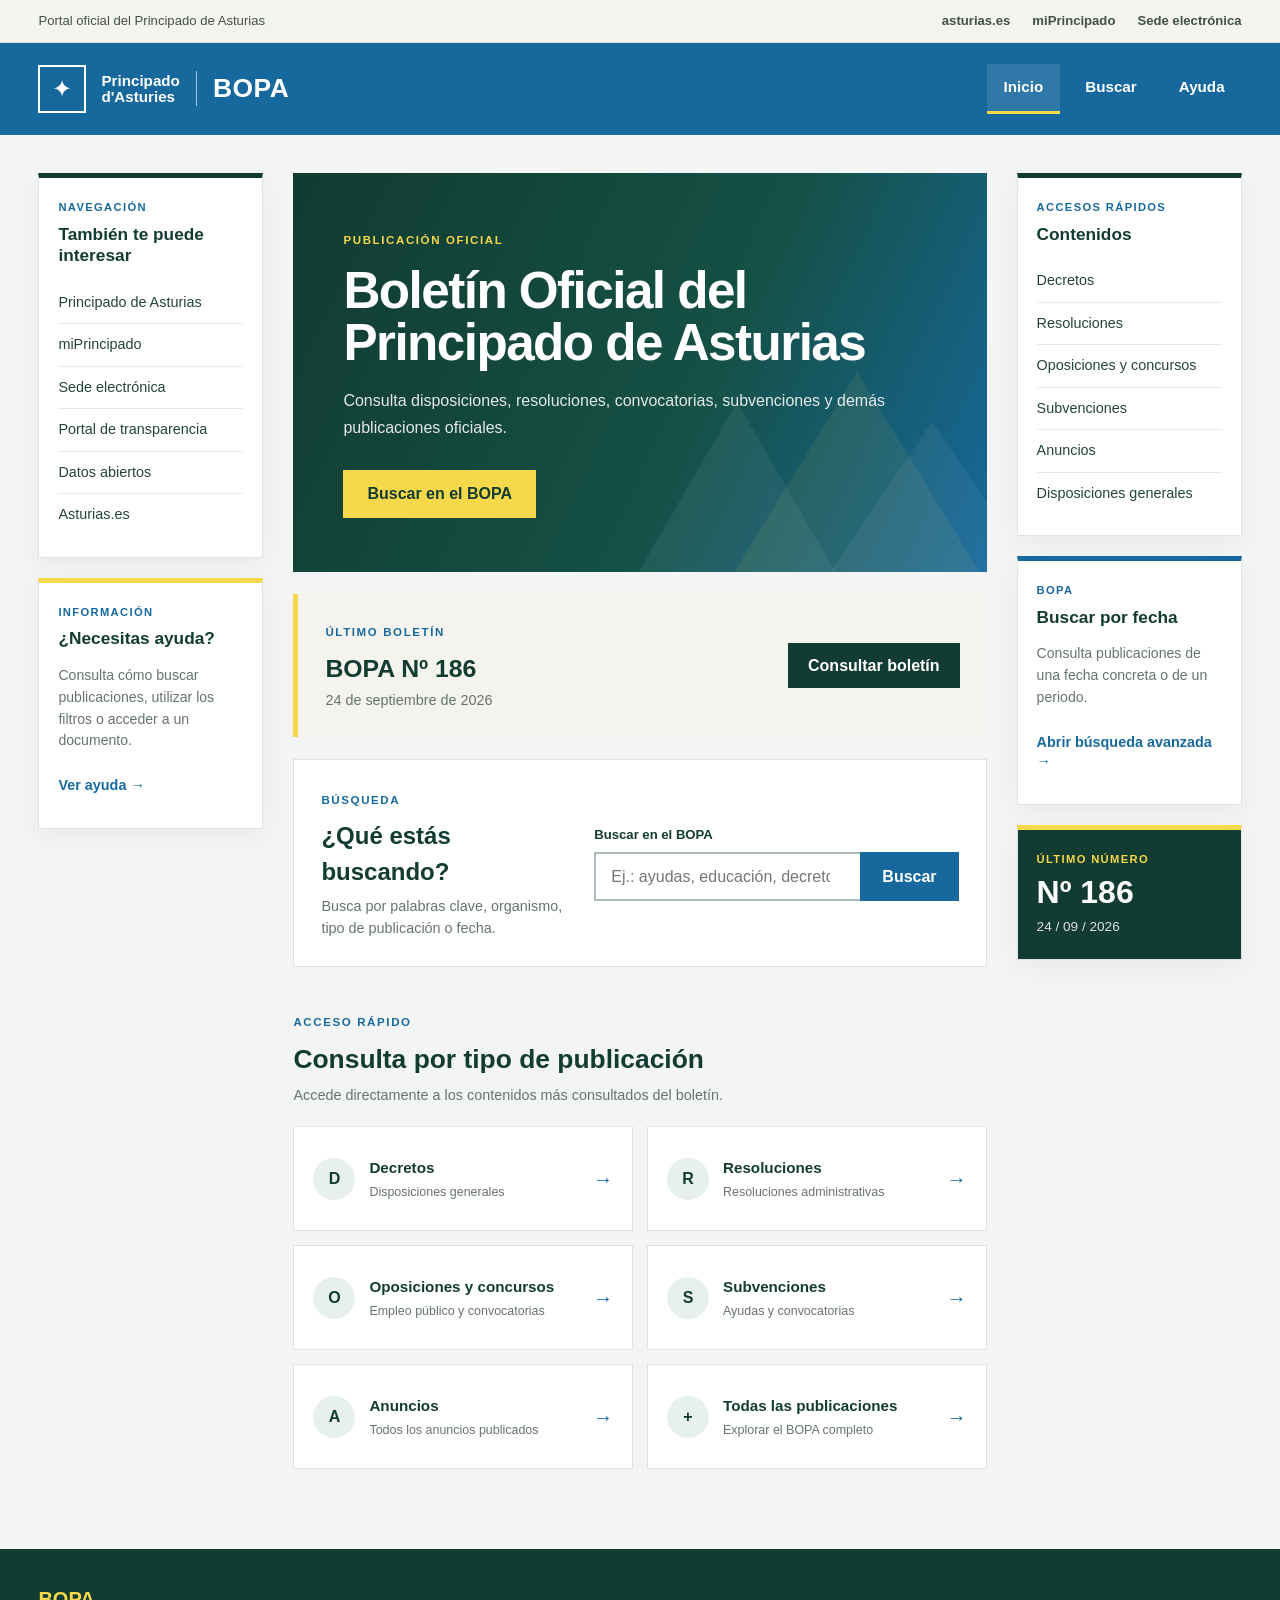
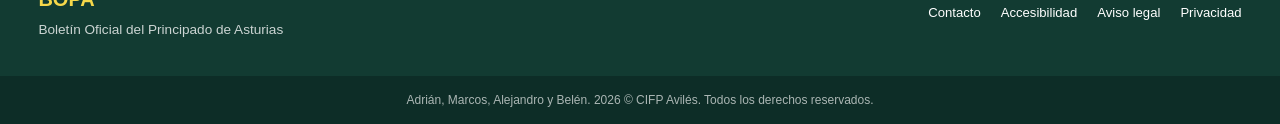
==== BOPA/index.html @ 535a7653 "BOPA Subida TAREA DE CLASE" ====
<!DOCTYPE html>
<html lang="es">
<head>
    <meta charset="UTF-8">
    <meta name="viewport" content="width=device-width, initial-scale=1.0">

    <title>BOPA | Boletín Oficial del Principado de Asturias</title>

    <link rel="stylesheet" href="css/estilos.css">
</head>

<body>

    <!-- =========================================
         CABECERA
    ========================================== -->

    <header class="cabecera">

        <div class="barra-superior">

            <div class="barra-superior-contenido">

                <span>
                    Portal oficial del Principado de Asturias
                </span>

                <nav class="enlaces-superiores">

                    <a href="#">asturias.es</a>
                    <a href="#">miPrincipado</a>
                    <a href="#">Sede electrónica</a>

                </nav>

            </div>

        </div>


        <div class="cabecera-principal">

            <div class="cabecera-contenido">

                <a href="index.html" class="marca">

                    <div class="escudo">
                        ✦
                    </div>

                    <div class="marca-texto">

                        <span class="marca-principado">
                            Principado
                            <br>
                            d'Asturies
                        </span>

                        <span class="separador"></span>

                        <span class="marca-bopa">
                            BOPA
                        </span>

                    </div>

                </a>


                <nav class="navegacion">

                    <a href="index.html" class="activo">
                        Inicio
                    </a>

                    <a href="buscador.html">
                        Buscar
                    </a>

                    <a href="#">
                        Ayuda
                    </a>

                </nav>

            </div>

        </div>

    </header>



    <!-- =========================================
         CONTENIDO PRINCIPAL
    ========================================== -->

    <main class="pagina-bopa">


        <!-- =====================================
             COLUMNA IZQUIERDA
        ====================================== -->

        <aside class="columna-lateral izquierda">

            <div class="bloque-lateral">

                <span class="titulo-lateral">
                    NAVEGACIÓN
                </span>

                <h2>
                    También te puede interesar
                </h2>


                <a href="#">
                    Principado de Asturias
                </a>

                <a href="#">
                    miPrincipado
                </a>

                <a href="#">
                    Sede electrónica
                </a>

                <a href="#">
                    Portal de transparencia
                </a>

                <a href="#">
                    Datos abiertos
                </a>

                <a href="#">
                    Asturias.es
                </a>

            </div>


            <div class="bloque-lateral bloque-ayuda">

                <span class="titulo-lateral">
                    INFORMACIÓN
                </span>

                <h2>
                    ¿Necesitas ayuda?
                </h2>

                <p>
                    Consulta cómo buscar publicaciones,
                    utilizar los filtros o acceder a un documento.
                </p>

                <a href="#" class="enlace-destacado">
                    Ver ayuda →
                </a>

            </div>

        </aside>



        <!-- =====================================
             CONTENIDO CENTRAL
        ====================================== -->

        <section class="contenido-principal">


            <!-- HERO -->

            <section class="hero-bopa">

                <div class="hero-contenido">

                    <span class="etiqueta">
                        PUBLICACIÓN OFICIAL
                    </span>

                    <h1>
                        Boletín Oficial del
                        Principado de Asturias
                    </h1>

                    <p>
                        Consulta disposiciones, resoluciones,
                        convocatorias, subvenciones y demás
                        publicaciones oficiales.
                    </p>

                    <a href="buscador.html" class="boton-principal">
                        Buscar en el BOPA
                    </a>

                </div>


                <div class="decoracion-hero">

                    <div class="montana montana-1"></div>
                    <div class="montana montana-2"></div>
                    <div class="montana montana-3"></div>

                </div>

            </section>



            <!-- ÚLTIMO BOLETÍN -->

            <section class="ultimo-bulletin">

                <div class="bulletin-info">

                    <span class="etiqueta etiqueta-verde">
                        ÚLTIMO BOLETÍN
                    </span>

                    <h2>
                        BOPA Nº 186
                    </h2>

                    <p>
                        24 de septiembre de 2026
                    </p>

                </div>


                <a href="buscador.html" class="boton-secundario">
                    Consultar boletín
                </a>

            </section>



            <!-- BUSCADOR DESTACADO -->

            <section class="buscador-destacado">

                <div>

                    <span class="etiqueta etiqueta-verde">
                        BÚSQUEDA
                    </span>

                    <h2>
                        ¿Qué estás buscando?
                    </h2>

                    <p>
                        Busca por palabras clave, organismo,
                        tipo de publicación o fecha.
                    </p>

                </div>


                <form class="buscador-formulario"
                      action="buscador.html"
                      method="get">

                    <label for="busqueda">
                        Buscar en el BOPA
                    </label>

                    <div class="campo-busqueda">

                        <input
                            type="search"
                            id="busqueda"
                            name="q"
                            placeholder="Ej.: ayudas, educación, decreto..."
                            autocomplete="off"
                        >

                        <button type="submit">
                            Buscar
                        </button>

                    </div>

                </form>

            </section>



            <!-- ACCESOS POR TIPO -->

            <section class="accesos-centro">

                <div class="titulo-seccion">

                    <span class="etiqueta etiqueta-verde">
                        ACCESO RÁPIDO
                    </span>

                    <h2>
                        Consulta por tipo de publicación
                    </h2>

                    <p>
                        Accede directamente a los contenidos
                        más consultados del boletín.
                    </p>

                </div>


                <div class="tarjetas-acceso">


                    <a href="buscador.html?tipo=decreto"
                       class="tarjeta-acceso">

                        <div class="icono-tarjeta">
                            D
                        </div>

                        <div>
                            <strong>
                                Decretos
                            </strong>

                            <span>
                                Disposiciones generales
                            </span>
                        </div>

                        <span class="flecha">
                            →
                        </span>

                    </a>



                    <a href="buscador.html?tipo=resolucion"
                       class="tarjeta-acceso">

                        <div class="icono-tarjeta">
                            R
                        </div>

                        <div>
                            <strong>
                                Resoluciones
                            </strong>

                            <span>
                                Resoluciones administrativas
                            </span>
                        </div>

                        <span class="flecha">
                            →
                        </span>

                    </a>



                    <a href="buscador.html?tipo=oposiciones"
                       class="tarjeta-acceso">

                        <div class="icono-tarjeta">
                            O
                        </div>

                        <div>
                            <strong>
                                Oposiciones y concursos
                            </strong>

                            <span>
                                Empleo público y convocatorias
                            </span>
                        </div>

                        <span class="flecha">
                            →
                        </span>

                    </a>



                    <a href="buscador.html?tipo=subvenciones"
                       class="tarjeta-acceso">

                        <div class="icono-tarjeta">
                            S
                        </div>

                        <div>
                            <strong>
                                Subvenciones
                            </strong>

                            <span>
                                Ayudas y convocatorias
                            </span>
                        </div>

                        <span class="flecha">
                            →
                        </span>

                    </a>



                    <a href="buscador.html"
                       class="tarjeta-acceso">

                        <div class="icono-tarjeta">
                            A
                        </div>

                        <div>
                            <strong>
                                Anuncios
                            </strong>

                            <span>
                                Todos los anuncios publicados
                            </span>
                        </div>

                        <span class="flecha">
                            →
                        </span>

                    </a>



                    <a href="buscador.html"
                       class="tarjeta-acceso">

                        <div class="icono-tarjeta">
                            +
                        </div>

                        <div>
                            <strong>
                                Todas las publicaciones
                            </strong>

                            <span>
                                Explorar el BOPA completo
                            </span>
                        </div>

                        <span class="flecha">
                            →
                        </span>

                    </a>

                </div>

            </section>

        </section>



        <!-- =====================================
             COLUMNA DERECHA
        ====================================== -->

        <aside class="columna-lateral derecha">


            <div class="bloque-lateral">

                <span class="titulo-lateral">
                    ACCESOS RÁPIDOS
                </span>

                <h2>
                    Contenidos
                </h2>


                <a href="buscador.html?tipo=decreto">
                    Decretos
                </a>

                <a href="buscador.html?tipo=resolucion">
                    Resoluciones
                </a>

                <a href="buscador.html?tipo=oposiciones">
                    Oposiciones y concursos
                </a>

                <a href="buscador.html?tipo=subvenciones">
                    Subvenciones
                </a>

                <a href="buscador.html">
                    Anuncios
                </a>

                <a href="buscador.html">
                    Disposiciones generales
                </a>

            </div>


            <div class="bloque-lateral bloque-destacado">

                <span class="titulo-lateral">
                    BOPA
                </span>

                <h2>
                    Buscar por fecha
                </h2>

                <p>
                    Consulta publicaciones de una fecha
                    concreta o de un periodo.
                </p>

                <a href="buscador.html" class="enlace-destacado">
                    Abrir búsqueda avanzada →
                </a>

            </div>


            <div class="bloque-lateral numero-bopa">

                <span class="titulo-lateral">
                    ÚLTIMO NÚMERO
                </span>

                <strong>
                    Nº 186
                </strong>

                <span>
                    24 / 09 / 2026
                </span>

            </div>

        </aside>


    </main>



    <!-- =========================================
         PIE DE PÁGINA
    ========================================== -->

    <footer class="pie-pagina">

        <div class="pie-contenido">

            <div class="pie-marca">

                <strong>
                    BOPA
                </strong>

                <span>
                    Boletín Oficial del Principado de Asturias
                </span>

            </div>


            <div class="pie-enlaces">

                <a href="#">
                    Contacto
                </a>

                <a href="#">
                    Accesibilidad
                </a>

                <a href="#">
                    Aviso legal
                </a>

                <a href="#">
                    Privacidad
                </a>

            </div>

        </div>


        <div class="pie-final">

            Adrián, Marcos, Alejandro y Belén. 2026 &copy; CIFP Avilés. Todos los derechos reservados.

        </div>

    </footer>


</body>
</html>
---- BOPA/css/estilos.css ----
/* =========================================
   CONFIGURACIÓN GENERAL
========================================= */

* {
    box-sizing: border-box;
    margin: 0;
    padding: 0;
}

html {
    scroll-behavior: smooth;
}

body {
    font-family: Arial, Helvetica, sans-serif;
    background: #f3f5f4;
    color: #172522;
    line-height: 1.5;
}

a {
    color: inherit;
}

button,
input {
    font: inherit;
}



/* =========================================
   COLORES
========================================= */

/*
   Verde institucional:
   #123b32

   Azul asturiano:
   #17699d

   Azul oscuro:
   #0d4668

   Amarillo:
   #f6d84a

   Crema:
   #f5f3ed

   Gris:
   #66736f
*/



/* =========================================
   CABECERA
========================================= */

.cabecera {
    width: 100%;
    background: white;
}


/* Barra superior */

.barra-superior {
    background: #f5f3ed;
    border-bottom: 1px solid #e2e5e3;
}

.barra-superior-contenido {
    width: min(1500px, 94%);
    margin: 0 auto;

    min-height: 42px;

    display: flex;
    align-items: center;
    justify-content: space-between;

    gap: 20px;

    font-size: 0.82rem;
    color: #42504c;
}

.enlaces-superiores {
    display: flex;
    align-items: center;
    gap: 22px;
}

.enlaces-superiores a {
    text-decoration: none;
    font-weight: 600;
}

.enlaces-superiores a:hover {
    text-decoration: underline;
}



/* Cabecera principal */

.cabecera-principal {
    background: #17699d;
    color: white;
}

.cabecera-contenido {
    width: min(1500px, 94%);
    min-height: 92px;

    margin: 0 auto;

    display: flex;
    align-items: center;
    justify-content: space-between;

    gap: 30px;
}


/* Marca */

.marca {
    display: flex;
    align-items: center;
    gap: 15px;

    color: white;
    text-decoration: none;
}

.escudo {
    width: 48px;
    height: 48px;

    border: 2px solid white;

    display: flex;
    align-items: center;
    justify-content: center;

    font-size: 1.5rem;
}

.marca-texto {
    display: flex;
    align-items: center;
    gap: 16px;
}

.marca-principado {
    font-size: 0.95rem;
    line-height: 1.05;
    font-weight: 700;
}

.separador {
    width: 1px;
    height: 35px;
    background: rgba(255, 255, 255, 0.6);
}

.marca-bopa {
    font-size: 1.65rem;
    font-weight: 700;
    letter-spacing: 0.02em;
}


/* Navegación */

.navegacion {
    display: flex;
    align-items: center;
    gap: 8px;
}

.navegacion a {
    color: white;
    text-decoration: none;

    padding: 12px 17px;

    font-size: 0.95rem;
    font-weight: 600;

    border-bottom: 3px solid transparent;

    transition: 0.2s ease;
}

.navegacion a:hover,
.navegacion a.activo {
    background: rgba(255, 255, 255, 0.1);
    border-bottom-color: #f6d84a;
}



/* =========================================
   ESTRUCTURA DE TRES COLUMNAS
========================================= */

.pagina-bopa {
    width: min(1500px, 94%);

    margin: 0 auto;

    display: grid;

    grid-template-columns:
        225px
        minmax(500px, 1fr)
        225px;

    gap: 30px;

    align-items: start;

    padding: 38px 0 70px;
}


/* =========================================
   COLUMNAS LATERALES
========================================= */

.columna-lateral {
    position: sticky;
    top: 25px;

    display: flex;
    flex-direction: column;
    gap: 20px;
}


.bloque-lateral {
    background: white;

    border: 1px solid #dde4e1;
    border-top: 5px solid #123b32;

    padding: 21px 19px;

    box-shadow:
        0 7px 22px rgba(18, 59, 50, 0.05);
}


.titulo-lateral {
    display: block;

    margin-bottom: 8px;

    color: #17699d;

    font-size: 0.7rem;
    font-weight: 800;

    letter-spacing: 0.12em;
}


.bloque-lateral h2 {
    color: #123b32;

    font-size: 1.08rem;
    line-height: 1.25;

    margin-bottom: 15px;
}


.bloque-lateral a {
    display: block;

    padding: 11px 0;

    color: #24443c;

    border-bottom: 1px solid #e6ebe9;

    text-decoration: none;

    font-size: 0.9rem;
    line-height: 1.35;

    transition: 0.2s ease;
}


.bloque-lateral a:last-child {
    border-bottom: none;
}


.bloque-lateral a:hover {
    color: #17699d;
    padding-left: 5px;
}


.bloque-lateral p {
    color: #66736f;

    font-size: 0.88rem;
    line-height: 1.55;

    margin-bottom: 13px;
}


.enlace-destacado {
    color: #17699d !important;

    font-weight: 700;

    border-bottom: none !important;
}


.bloque-ayuda {
    border-top-color: #f6d84a;
}


.bloque-destacado {
    border-top-color: #17699d;
}


.numero-bopa {
    background: #123b32;
    color: white;

    border-top: 5px solid #f6d84a;
}


.numero-bopa .titulo-lateral {
    color: #f6d84a;
}


.numero-bopa strong {
    display: block;

    font-size: 2rem;
    line-height: 1;

    margin-bottom: 6px;
}


.numero-bopa span:last-child {
    font-size: 0.85rem;
    opacity: 0.85;
}



/* =========================================
   CONTENIDO CENTRAL
========================================= */

.contenido-principal {
    min-width: 0;
}



/* =========================================
   HERO
========================================= */

.hero-bopa {
    position: relative;

    min-height: 355px;

    padding: 54px 50px;

    display: flex;
    align-items: center;

    overflow: hidden;

    background:
        linear-gradient(
            115deg,
            #123b32 0%,
            #155044 57%,
            #17699d 100%
        );

    color: white;
}


.hero-contenido {
    position: relative;
    z-index: 2;

    max-width: 650px;
}


.etiqueta {
    display: inline-block;

    color: #f6d84a;

    font-size: 0.72rem;
    font-weight: 800;

    letter-spacing: 0.14em;
}


.etiqueta-verde {
    color: #17699d;
}


.hero-bopa h1 {
    max-width: 650px;

    margin: 14px 0 19px;

    font-size: clamp(2.2rem, 4vw, 3.7rem);
    line-height: 1.02;
    letter-spacing: -0.03em;
}


.hero-bopa p {
    max-width: 610px;

    margin-bottom: 29px;

    color: rgba(255, 255, 255, 0.88);

    font-size: 1rem;
    line-height: 1.65;
}



/* Decoración */

.decoracion-hero {
    position: absolute;

    right: -30px;
    bottom: -20px;

    width: 390px;
    height: 260px;

    opacity: 0.75;
}


.montana {
    position: absolute;

    bottom: 0;

    border-style: solid;
    border-width: 0 110px 190px 110px;
    border-color: transparent transparent rgba(255, 255, 255, 0.08) transparent;
}


.montana-1 {
    left: 0;
}


.montana-2 {
    left: 95px;

    border-width: 0 135px 220px 135px;
    border-bottom-color: rgba(246, 216, 74, 0.1);
}


.montana-3 {
    left: 190px;

    border-width: 0 115px 170px 115px;
    border-bottom-color: rgba(255, 255, 255, 0.07);
}



/* =========================================
   BOTONES
========================================= */

.boton-principal {
    display: inline-flex;
    align-items: center;
    justify-content: center;

    min-height: 48px;

    padding: 0 22px;

    background: #f6d84a;
    color: #123b32;

    text-decoration: none;

    font-weight: 800;

    border: 2px solid #f6d84a;

    transition: 0.2s ease;
}


.boton-principal:hover {
    background: white;
    border-color: white;
}


.boton-secundario {
    display: inline-flex;
    align-items: center;
    justify-content: center;

    min-height: 45px;

    padding: 0 20px;

    background: #123b32;
    color: white;

    text-decoration: none;

    font-weight: 700;

    white-space: nowrap;

    transition: 0.2s ease;
}


.boton-secundario:hover {
    background: #17699d;
}



/* =========================================
   ÚLTIMO BOLETÍN
========================================= */

.ultimo-bulletin {
    margin-top: 22px;

    padding: 25px 27px;

    background: #f5f3ed;

    border-left: 5px solid #f6d84a;

    display: flex;
    align-items: center;
    justify-content: space-between;

    gap: 25px;
}


.bulletin-info h2 {
    margin: 7px 0 3px;

    color: #123b32;

    font-size: 1.55rem;
}


.bulletin-info p {
    color: #66736f;

    font-size: 0.9rem;
}



/* =========================================
   BUSCADOR DESTACADO
========================================= */

.buscador-destacado {
    margin-top: 22px;

    padding: 27px;

    background: white;

    border: 1px solid #dde4e1;

    display: grid;

    grid-template-columns: 0.8fr 1.2fr;

    gap: 30px;

    align-items: center;
}


.buscador-destacado h2 {
    color: #123b32;

    margin: 7px 0 6px;

    font-size: 1.5rem;
}


.buscador-destacado p {
    color: #66736f;

    font-size: 0.9rem;
}


.buscador-formulario label {
    display: block;

    margin-bottom: 8px;

    color: #123b32;

    font-size: 0.82rem;
    font-weight: 700;
}


.campo-busqueda {
    display: flex;

    width: 100%;
}


.campo-busqueda input {
    flex: 1;

    min-width: 0;

    height: 49px;

    padding: 0 15px;

    border: 2px solid #aebbb7;
    border-right: none;

    color: #172522;

    outline: none;
}


.campo-busqueda input:focus {
    border-color: #17699d;
}


.campo-busqueda button {
    height: 49px;

    padding: 0 22px;

    border: none;

    background: #17699d;
    color: white;

    font-weight: 700;

    cursor: pointer;

    transition: 0.2s ease;
}


.campo-busqueda button:hover {
    background: #123b32;
}



/* =========================================
   ACCESOS CENTRALES
========================================= */

.accesos-centro {
    margin-top: 42px;
}


.titulo-seccion {
    margin-bottom: 20px;
}


.titulo-seccion h2 {
    color: #123b32;

    margin: 7px 0 5px;

    font-size: 1.65rem;
}


.titulo-seccion p {
    color: #66736f;

    font-size: 0.9rem;
}


.tarjetas-acceso {
    display: grid;

    grid-template-columns: repeat(2, minmax(0, 1fr));

    gap: 14px;
}


.tarjeta-acceso {
    min-height: 105px;

    padding: 19px;

    background: white;

    border: 1px solid #dde4e1;

    display: grid;

    grid-template-columns: 42px 1fr 20px;

    align-items: center;

    gap: 14px;

    text-decoration: none;

    transition:
        transform 0.2s ease,
        box-shadow 0.2s ease,
        border-color 0.2s ease;
}


.tarjeta-acceso:hover {
    transform: translateY(-3px);

    border-color: #17699d;

    box-shadow:
        0 9px 25px rgba(18, 59, 50, 0.08);
}


.icono-tarjeta {
    width: 42px;
    height: 42px;

    display: flex;
    align-items: center;
    justify-content: center;

    background: #e8f0ee;

    color: #123b32;

    font-weight: 800;

    border-radius: 50%;
}


.tarjeta-acceso strong {
    display: block;

    color: #123b32;

    margin-bottom: 4px;

    font-size: 0.95rem;
}


.tarjeta-acceso span:not(.flecha) {
    display: block;

    color: #66736f;

    font-size: 0.78rem;
    line-height: 1.4;
}


.tarjeta-acceso .flecha {
    color: #17699d;

    font-size: 1.25rem;

    font-weight: 700;
}



/* =========================================
   PIE DE PÁGINA
========================================= */

.pie-pagina {
    background: #123b32;
    color: white;

    margin-top: 10px;
}


.pie-contenido {
    width: min(1500px, 94%);

    margin: 0 auto;

    padding: 35px 0;

    display: flex;
    justify-content: space-between;
    align-items: center;

    gap: 30px;
}


.pie-marca strong {
    display: block;

    margin-bottom: 3px;

    color: #f6d84a;

    font-size: 1.25rem;
}


.pie-marca span {
    color: rgba(255, 255, 255, 0.78);

    font-size: 0.85rem;
}


.pie-enlaces {
    display: flex;

    flex-wrap: wrap;

    gap: 20px;
}


.pie-enlaces a {
    color: white;

    font-size: 0.82rem;

    text-decoration: none;
}


.pie-enlaces a:hover {
    text-decoration: underline;
}


.pie-final {
    padding: 15px 5%;

    background: #0d2d27;

    color: rgba(255, 255, 255, 0.65);

    text-align: center;

    font-size: 0.75rem;
}



/* =========================================
   TABLET
========================================= */

@media (max-width: 1150px) {

    .pagina-bopa {
        grid-template-columns:
            190px
            minmax(0, 1fr)
            190px;

        gap: 20px;
    }

    .hero-bopa {
        padding: 45px 38px;
    }

    .hero-bopa h1 {
        font-size: 2.6rem;
    }

    .decoracion-hero {
        opacity: 0.45;
        right: -100px;
    }

}



/* =========================================
   TABLET PEQUEÑA
========================================= */

@media (max-width: 900px) {

    .pagina-bopa {
        grid-template-columns: 1fr;
    }


    .columna-lateral {
        position: static;
    }


    .contenido-principal {
        order: 1;
    }


    .izquierda {
        order: 2;
    }


    .derecha {
        order: 3;
    }


    .izquierda,
    .derecha {
        display: grid;

        grid-template-columns: repeat(2, minmax(0, 1fr));

        align-items: start;
    }


    .hero-bopa {
        min-height: 320px;
    }


    .buscador-destacado {
        grid-template-columns: 1fr;
    }

}



/* =========================================
   MÓVIL
========================================= */

@media (max-width: 650px) {

    .barra-superior-contenido {
        min-height: 38px;

        justify-content: center;

        font-size: 0.72rem;
    }


    .enlaces-superiores {
        display: none;
    }


    .cabecera-contenido {
        min-height: 80px;
    }


    .escudo {
        width: 40px;
        height: 40px;
    }


    .marca-principado {
        display: none;
    }


    .separador {
        display: none;
    }


    .marca-bopa {
        font-size: 1.45rem;
    }


    .navegacion a {
        padding: 9px 8px;

        font-size: 0.78rem;
    }


    .pagina-bopa {
        width: 92%;

        padding-top: 20px;
        padding-bottom: 45px;
    }


    .hero-bopa {
        min-height: 350px;

        padding: 35px 25px;
    }


    .hero-bopa h1 {
        font-size: 2.2rem;
    }


    .hero-bopa p {
        font-size: 0.92rem;
    }


    .decoracion-hero {
        right: -170px;
        bottom: -30px;
    }


    .ultimo-bulletin {
        align-items: flex-start;

        flex-direction: column;

        padding: 22px;
    }


    .boton-secundario {
        width: 100%;
    }


    .buscador-destacado {
        padding: 22px;
    }


    .campo-busqueda {
        flex-direction: column;
        gap: 8px;
    }


    .campo-busqueda input {
        width: 100%;

        border-right: 2px solid #aebbb7;
    }


    .campo-busqueda button {
        width: 100%;
    }


    .tarjetas-acceso {
        grid-template-columns: 1fr;
    }


    .izquierda,
    .derecha {
        display: flex;

        flex-direction: column;
    }


    .pie-contenido {
        flex-direction: column;

        align-items: flex-start;
    }


    .pie-enlaces {
        gap: 12px;
    }

}



/* =========================================
   ACCESIBILIDAD / REDUCCIÓN DE MOVIMIENTO
========================================= */

@media (prefers-reduced-motion: reduce) {

    html {
        scroll-behavior: auto;
    }

    *,
    *::before,
    *::after {
        transition: none !important;
    }

}

/* =========================================
   BUSCADOR BOPA
========================================= */

.pagina-buscador {
    align-items: start;
}


/* =========================================
   CABECERA DEL BUSCADOR
========================================= */

.cabecera-buscador {
    margin-bottom: 25px;
}

.cabecera-buscador h1 {
    color: #123b32;

    margin: 8px 0 8px;

    font-size: clamp(2rem, 4vw, 3rem);

    line-height: 1.05;

    letter-spacing: -0.025em;
}

.cabecera-buscador p {
    max-width: 700px;

    color: #66736f;

    font-size: 0.98rem;
}


/* =========================================
   PANEL DE BÚSQUEDA
========================================= */

.panel-busqueda {
    position: relative;

    background: white;

    border: 1px solid #dde4e1;

    padding: 27px;

    margin-bottom: 25px;

    box-shadow:
        0 7px 25px rgba(18, 59, 50, 0.04);
}

.panel-busqueda form {
    position: relative;
}

.panel-busqueda label {
    display: block;

    color: #123b32;

    font-weight: 700;

    margin-bottom: 9px;
}

.busqueda-principal {
    display: flex;

    width: 100%;
}

.input-con-icono {
    position: relative;

    flex: 1;
}

.icono-busqueda {
    position: absolute;

    left: 16px;
    top: 50%;

    transform: translateY(-50%);

    color: #66736f;

    font-size: 1.35rem;

    pointer-events: none;
}

.input-con-icono input {
    width: 100%;

    height: 55px;

    padding: 0 18px 0 48px;

    border: 2px solid #aebbb7;
    border-right: none;

    outline: none;

    color: #172522;

    background: white;
}

.input-con-icono input:focus {
    border-color: #17699d;
}

.boton-buscar {
    min-width: 120px;

    height: 55px;

    padding: 0 25px;

    border: none;

    background: #17699d;

    color: white;

    font-weight: 700;

    cursor: pointer;

    transition: 0.2s ease;
}

.boton-buscar:hover {
    background: #123b32;
}


/* =========================================
   SUGERENCIAS
========================================= */

.sugerencias {
    position: absolute;

    z-index: 20;

    top: 91px;
    left: 0;
    right: 120px;

    background: white;

    border: 1px solid #cbd5d1;

    box-shadow:
        0 10px 25px rgba(0, 0, 0, 0.1);
}

.sugerencia {
    width: 100%;

    display: flex;

    align-items: center;

    gap: 10px;

    padding: 13px 16px;

    border: none;
    border-bottom: 1px solid #edf0ef;

    background: white;

    text-align: left;

    color: #24443c;

    cursor: pointer;
}

.sugerencia:last-child {
    border-bottom: none;
}

.sugerencia:hover {
    background: #f2f6f5;
}

.sugerencia-icono {
    color: #17699d;

    font-weight: 700;
}


/* =========================================
   EJEMPLOS DE BÚSQUEDA
========================================= */

.ejemplos-busqueda {
    display: flex;

    align-items: center;

    flex-wrap: wrap;

    gap: 8px;

    margin-top: 14px;

    font-size: 0.78rem;

    color: #66736f;
}

.ejemplos-busqueda button {
    border: none;

    padding: 5px 9px;

    background: #edf3f1;

    color: #17699d;

    border-radius: 3px;

    cursor: pointer;

    font-size: 0.76rem;

    font-weight: 600;
}

.ejemplos-busqueda button:hover {
    background: #dce9e5;
}


/* =========================================
   ZONA RESULTADOS
========================================= */

.zona-resultados {
    display: grid;

    grid-template-columns: 230px minmax(0, 1fr);

    gap: 22px;

    align-items: start;
}


/* =========================================
   FILTROS
========================================= */

.filtros {
    background: white;

    border: 1px solid #dde4e1;

    padding: 20px;

    position: sticky;

    top: 25px;
}

.filtros-cabecera {
    display: flex;

    align-items: flex-start;

    justify-content: space-between;

    gap: 10px;

    padding-bottom: 17px;

    border-bottom: 1px solid #e3e8e6;
}

.filtros-cabecera h2 {
    color: #123b32;

    font-size: 1.15rem;

    margin-top: 5px;
}

.boton-limpiar {
    padding: 4px 0;

    border: none;

    background: transparent;

    color: #17699d;

    font-size: 0.76rem;

    font-weight: 700;

    cursor: pointer;
}

.boton-limpiar:hover {
    text-decoration: underline;
}


/* Grupos */

.grupo-filtro {
    padding: 19px 0;

    border-bottom: 1px solid #e3e8e6;
}

.grupo-filtro:last-child {
    border-bottom: none;
}

.grupo-filtro h3 {
    color: #24443c;

    font-size: 0.86rem;

    margin-bottom: 12px;
}


/* Checkbox */

.checkbox-filtro {
    display: grid;

    grid-template-columns: 17px minmax(0, 1fr) auto;

    align-items: center;

    gap: 8px;

    padding: 7px 0;

    cursor: pointer;

    font-size: 0.8rem;

    color: #4c5c57;
}

.checkbox-filtro input {
    width: 15px;
    height: 15px;

    accent-color: #17699d;

    cursor: pointer;
}

.checkbox-filtro small {
    color: #8a9692;

    font-size: 0.7rem;
}


/* Fechas */

.campo-fecha {
    display: block;

    margin-bottom: 10px;
}

.campo-fecha:last-child {
    margin-bottom: 0;
}

.campo-fecha span {
    display: block;

    color: #66736f;

    font-size: 0.72rem;

    margin-bottom: 4px;
}

.campo-fecha input {
    width: 100%;

    height: 37px;

    padding: 0 8px;

    border: 1px solid #bdc8c4;

    color: #34453f;

    background: white;

    outline: none;

    font-size: 0.76rem;
}

.campo-fecha input:focus {
    border-color: #17699d;
}


/* Número BOPA */

.input-filtro {
    width: 100%;

    height: 38px;

    padding: 0 10px;

    border: 1px solid #bdc8c4;

    outline: none;

    font-size: 0.8rem;
}

.input-filtro:focus {
    border-color: #17699d;
}


/* =========================================
   CABECERA RESULTADOS
========================================= */

.resultados {
    min-width: 0;
}

.resultados-cabecera {
    display: flex;

    justify-content: space-between;

    align-items: flex-end;

    gap: 20px;

    margin-bottom: 16px;
}

.contador-resultados {
    color: #123b32;

    font-size: 1.1rem;

    font-weight: 800;
}

.resultados-cabecera p {
    color: #66736f;

    font-size: 0.78rem;

    margin-top: 2px;
}

.ordenar {
    display: flex;

    align-items: center;

    gap: 8px;

    white-space: nowrap;
}

.ordenar label {
    color: #66736f;

    font-size: 0.76rem;
}

.ordenar select {
    height: 36px;

    padding: 0 9px;

    border: 1px solid #bdc8c4;

    background: white;

    color: #34453f;

    outline: none;

    font-size: 0.78rem;
}


/* =========================================
   TARJETAS DE RESULTADOS
========================================= */

.lista-resultados {
    display: flex;

    flex-direction: column;

    gap: 13px;
}

.resultado {
    background: white;

    border: 1px solid #dde4e1;

    padding: 20px 22px;

    transition:
        border-color 0.2s ease,
        box-shadow 0.2s ease,
        transform 0.2s ease;
}

.resultado:hover {
    border-color: #17699d;

    box-shadow:
        0 8px 22px rgba(18, 59, 50, 0.07);
}

.resultado-superior {
    display: flex;

    justify-content: space-between;

    align-items: flex-start;

    gap: 15px;

    margin-bottom: 8px;
}

.resultado-meta {
    display: flex;

    align-items: center;

    flex-wrap: wrap;

    gap: 8px;
}

.etiqueta-resultado {
    display: inline-flex;

    align-items: center;

    padding: 4px 8px;

    background: #e8f0ee;

    color: #123b32;

    font-size: 0.68rem;

    font-weight: 800;

    text-transform: uppercase;

    letter-spacing: 0.05em;
}

.fecha-resultado {
    color: #7a8883;

    font-size: 0.72rem;
}

.resultado h2 {
    color: #123b32;

    font-size: 1.08rem;

    line-height: 1.35;

    margin-bottom: 8px;
}

.resultado h2 mark {
    background: #fff0a6;

    color: inherit;

    padding: 1px 2px;
}

.resultado-descripcion {
    color: #5c6a65;

    font-size: 0.84rem;

    line-height: 1.55;

    margin-bottom: 13px;
}

.resultado-descripcion mark {
    background: #fff0a6;

    color: inherit;
}

.resultado-inferior {
    display: flex;

    align-items: center;

    justify-content: space-between;

    gap: 15px;

    padding-top: 13px;

    border-top: 1px solid #edf0ef;
}

.resultado-datos {
    display: flex;

    flex-wrap: wrap;

    gap: 14px;

    color: #71807a;

    font-size: 0.72rem;
}

.resultado-dato strong {
    color: #42534c;
}

.resultado-acciones {
    display: flex;

    align-items: center;

    gap: 8px;
}

.boton-preview {
    min-height: 35px;

    padding: 0 12px;

    border: 1px solid #bdc8c4;

    background: white;

    color: #17699d;

    font-size: 0.74rem;

    font-weight: 700;

    cursor: pointer;
}

.boton-preview:hover {
    background: #f0f5f3;
}

.boton-documento {
    display: inline-flex;

    align-items: center;

    justify-content: center;

    min-height: 35px;

    padding: 0 13px;

    background: #123b32;

    color: white;

    text-decoration: none;

    font-size: 0.74rem;

    font-weight: 700;
}

.boton-documento:hover {
    background: #17699d;
}


/* =========================================
   SIN RESULTADOS
========================================= */

.sin-resultados {
    padding: 55px 25px;

    background: white;

    border: 1px solid #dde4e1;

    text-align: center;
}

.icono-sin-resultados {
    width: 45px;
    height: 45px;

    margin: 0 auto 14px;

    display: flex;

    align-items: center;
    justify-content: center;

    background: #edf3f1;

    border-radius: 50%;

    color: #17699d;

    font-weight: 800;
}

.sin-resultados h2 {
    color: #123b32;

    font-size: 1.25rem;

    margin-bottom: 7px;
}

.sin-resultados p {
    color: #66736f;

    font-size: 0.85rem;

    margin-bottom: 18px;
}


/* =========================================
   HISTORIAL
========================================= */

.historial-busquedas {
    display: flex;

    flex-direction: column;

    gap: 8px;
}

.historial-busquedas span {
    color: #899590;

    font-size: 0.76rem;
}

.historial-item {
    padding: 8px 9px;

    background: #f1f5f3;

    color: #42534c;

    font-size: 0.76rem;

    border-left: 3px solid #17699d;
}


/* =========================================
   MODAL PREVIEW
========================================= */

.modal-preview {
    position: fixed;

    inset: 0;

    z-index: 100;

    display: flex;

    align-items: center;

    justify-content: center;

    padding: 25px;
}

.modal-preview[hidden] {
    display: none;
}

.modal-fondo {
    position: absolute;

    inset: 0;

    background: rgba(8, 27, 23, 0.72);
}

.modal-contenido {
    position: relative;

    z-index: 2;

    width: min(760px, 100%);

    max-height: 85vh;

    overflow-y: auto;

    padding: 32px;

    background: white;

    box-shadow:
        0 20px 60px rgba(0, 0, 0, 0.25);
}

.cerrar-modal {
    position: absolute;

    top: 12px;
    right: 15px;

    width: 35px;
    height: 35px;

    border: none;

    background: transparent;

    color: #42534c;

    font-size: 1.8rem;

    cursor: pointer;

    line-height: 1;
}

.cerrar-modal:hover {
    color: #17699d;
}

#preview-contenido {
    margin-top: 15px;
}

#preview-contenido h2 {
    color: #123b32;

    font-size: 1.5rem;

    line-height: 1.3;

    margin: 8px 0 13px;
}

#preview-contenido p {
    color: #5c6a65;

    font-size: 0.9rem;

    line-height: 1.65;

    margin-bottom: 13px;
}

.preview-datos {
    display: grid;

    grid-template-columns: repeat(2, 1fr);

    gap: 10px;

    margin: 20px 0;
}

.preview-dato {
    padding: 13px;

    background: #f3f6f5;
}

.preview-dato span {
    display: block;

    color: #7a8883;

    font-size: 0.7rem;

    margin-bottom: 3px;
}

.preview-dato strong {
    color: #34453f;

    font-size: 0.82rem;
}


/* =========================================
   RESPONSIVE BUSCADOR
========================================= */

@media (max-width: 1100px) {

    .zona-resultados {
        grid-template-columns: 205px minmax(0, 1fr);
    }

}


@media (max-width: 900px) {

    .zona-resultados {
        grid-template-columns: 1fr;
    }

    .filtros {
        position: static;
    }

    .filtros-cabecera {
        align-items: center;
    }

    .grupo-filtro {
        display: inline-block;

        vertical-align: top;

        width: 49%;

        padding-right: 15px;

        border-bottom: none;
    }

    .resultados-cabecera {
        align-items: flex-start;
    }

}


@media (max-width: 650px) {

    .cabecera-buscador h1 {
        font-size: 2rem;
    }

    .panel-busqueda {
        padding: 20px;
    }

    .busqueda-principal {
        flex-direction: column;

        gap: 8px;
    }

    .input-con-icono input {
        border-right: 2px solid #aebbb7;
    }

    .boton-buscar {
        width: 100%;
    }

    .sugerencias {
        top: 147px;
        right: 0;
    }

    .ejemplos-busqueda {
        align-items: flex-start;

        flex-direction: column;
    }

    .grupo-filtro {
        display: block;

        width: 100%;

        padding-right: 0;

        border-bottom: 1px solid #e3e8e6;
    }

    .resultados-cabecera {
        flex-direction: column;

        align-items: flex-start;
    }

    .ordenar {
        width: 100%;

        justify-content: space-between;
    }

    .ordenar select {
        flex: 1;
    }

    .resultado {
        padding: 17px;
    }

    .resultado-superior {
        flex-direction: column;
    }

    .resultado-inferior {
        align-items: flex-start;

        flex-direction: column;
    }

    .resultado-acciones {
        width: 100%;
    }

    .boton-preview,
    .boton-documento {
        flex: 1;
    }

    .preview-datos {
        grid-template-columns: 1fr;
    }

    .modal-contenido {
        padding: 25px 20px;
    }

}

/* =========================================
   PÁGINA DE AYUDA
========================================= */

.pagina-ayuda {
    align-items: start;
}


/* =========================================
   ACCESOS DE AYUDA
========================================= */

.ayuda-accesos {
    display: grid;

    grid-template-columns: repeat(2, 1fr);

    gap: 13px;

    margin-bottom: 30px;
}


.tarjeta-ayuda {
    display: flex;

    align-items: flex-start;

    gap: 15px;

    padding: 20px;

    background: white;

    border: 1px solid #dde4e1;

    color: inherit;

    text-decoration: none;

    transition:
        border-color 0.2s ease,
        transform 0.2s ease,
        box-shadow 0.2s ease;
}


.tarjeta-ayuda:hover {
    border-color: #17699d;

    transform: translateY(-2px);

    box-shadow:
        0 8px 22px rgba(18, 59, 50, 0.07);
}


.icono-ayuda {
    flex-shrink: 0;

    width: 42px;
    height: 42px;

    display: flex;

    align-items: center;
    justify-content: center;

    background: #e8f0ee;

    color: #123b32;

    font-size: 1.25rem;

    font-weight: 700;
}


.tarjeta-ayuda h2 {
    color: #123b32;

    font-size: 0.98rem;

    margin-bottom: 5px;
}


.tarjeta-ayuda p {
    color: #6b7873;

    font-size: 0.76rem;

    line-height: 1.45;
}


/* =========================================
   SECCIONES DE AYUDA
========================================= */

.seccion-ayuda {
    background: white;

    border: 1px solid #dde4e1;

    margin-bottom: 20px;
}


.titulo-seccion-ayuda {
    padding: 22px 25px;

    border-bottom: 1px solid #e4e9e7;
}


.titulo-seccion-ayuda h2 {
    color: #123b32;

    font-size: 1.35rem;

    margin-top: 8px;
}


/* =========================================
   PREGUNTAS
========================================= */

.pregunta {
    padding: 20px 25px;

    border-bottom: 1px solid #edf0ef;
}


.pregunta:last-child {
    border-bottom: none;
}


.pregunta h3 {
    color: #24443c;

    font-size: 0.95rem;

    margin-bottom: 7px;
}


.pregunta p {
    color: #64726c;

    font-size: 0.82rem;

    line-height: 1.65;

    max-width: 800px;
}


/* =========================================
   PASOS
========================================= */

.pasos-ayuda {
    padding: 5px 25px;
}


.paso-ayuda {
    display: flex;

    align-items: flex-start;

    gap: 17px;

    padding: 20px 0;

    border-bottom: 1px solid #edf0ef;
}


.paso-ayuda:last-child {
    border-bottom: none;
}


.numero-paso {
    flex-shrink: 0;

    width: 40px;
    height: 40px;

    display: flex;

    align-items: center;
    justify-content: center;

    background: #123b32;

    color: white;

    font-size: 0.72rem;

    font-weight: 800;
}


.paso-ayuda h3 {
    color: #24443c;

    font-size: 0.9rem;

    margin-bottom: 5px;
}


.paso-ayuda p {
    color: #64726c;

    font-size: 0.8rem;

    line-height: 1.55;
}


/* =========================================
   ACCESIBILIDAD
========================================= */

.bloque-accesibilidad {
    padding: 23px 25px;
}


.bloque-accesibilidad p {
    color: #64726c;

    font-size: 0.84rem;

    line-height: 1.6;

    margin-bottom: 17px;
}


.bloque-accesibilidad ul {
    margin: 0;

    padding-left: 20px;

    color: #52625c;
}


.bloque-accesibilidad li {
    margin-bottom: 9px;

    font-size: 0.82rem;

    line-height: 1.5;
}


/* =========================================
   CONTACTO
========================================= */

.contacto-ayuda {
    display: flex;

    align-items: center;

    justify-content: space-between;

    gap: 25px;

    padding: 25px;

    margin-bottom: 20px;

    background: #123b32;

    color: white;
}


.contacto-ayuda h2 {
    margin: 7px 0;

    color: white;

    font-size: 1.3rem;
}


.contacto-ayuda p {
    max-width: 600px;

    color: #d9e3df;

    font-size: 0.8rem;

    line-height: 1.55;
}


.contacto-ayuda .etiqueta {
    background: #dce9e5;

    color: #123b32;
}


.contacto-ayuda .boton-secundario {
    flex-shrink: 0;

    background: white;

    color: #123b32;

    border-color: white;
}


.contacto-ayuda .boton-secundario:hover {
    background: #edf3f1;
}


/* =========================================
   ETIQUETA AZUL
========================================= */

.etiqueta-azul {
    display: inline-flex;

    align-items: center;

    padding: 4px 8px;

    background: #e4eef4;

    color: #17699d;

    font-size: 0.65rem;

    font-weight: 800;

    letter-spacing: 0.05em;
}


/* =========================================
   ENLACE DESTACADO
========================================= */

.enlace-destacado {
    font-weight: 800 !important;

    color: #17699d !important;
}


/* =========================================
   RESPONSIVE AYUDA
========================================= */

@media (max-width: 650px) {

    .ayuda-accesos {
        grid-template-columns: 1fr;
    }


    .tarjeta-ayuda {
        padding: 17px;
    }


    .titulo-seccion-ayuda {
        padding: 20px;
    }


    .pregunta {
        padding: 18px 20px;
    }


    .pasos-ayuda {
        padding: 5px 20px;
    }


    .bloque-accesibilidad {
        padding: 20px;
    }


    .contacto-ayuda {
        align-items: flex-start;

        flex-direction: column;

        padding: 22px;
    }


    .contacto-ayuda .boton-secundario {
        width: 100%;

        text-align: center;
    }

}
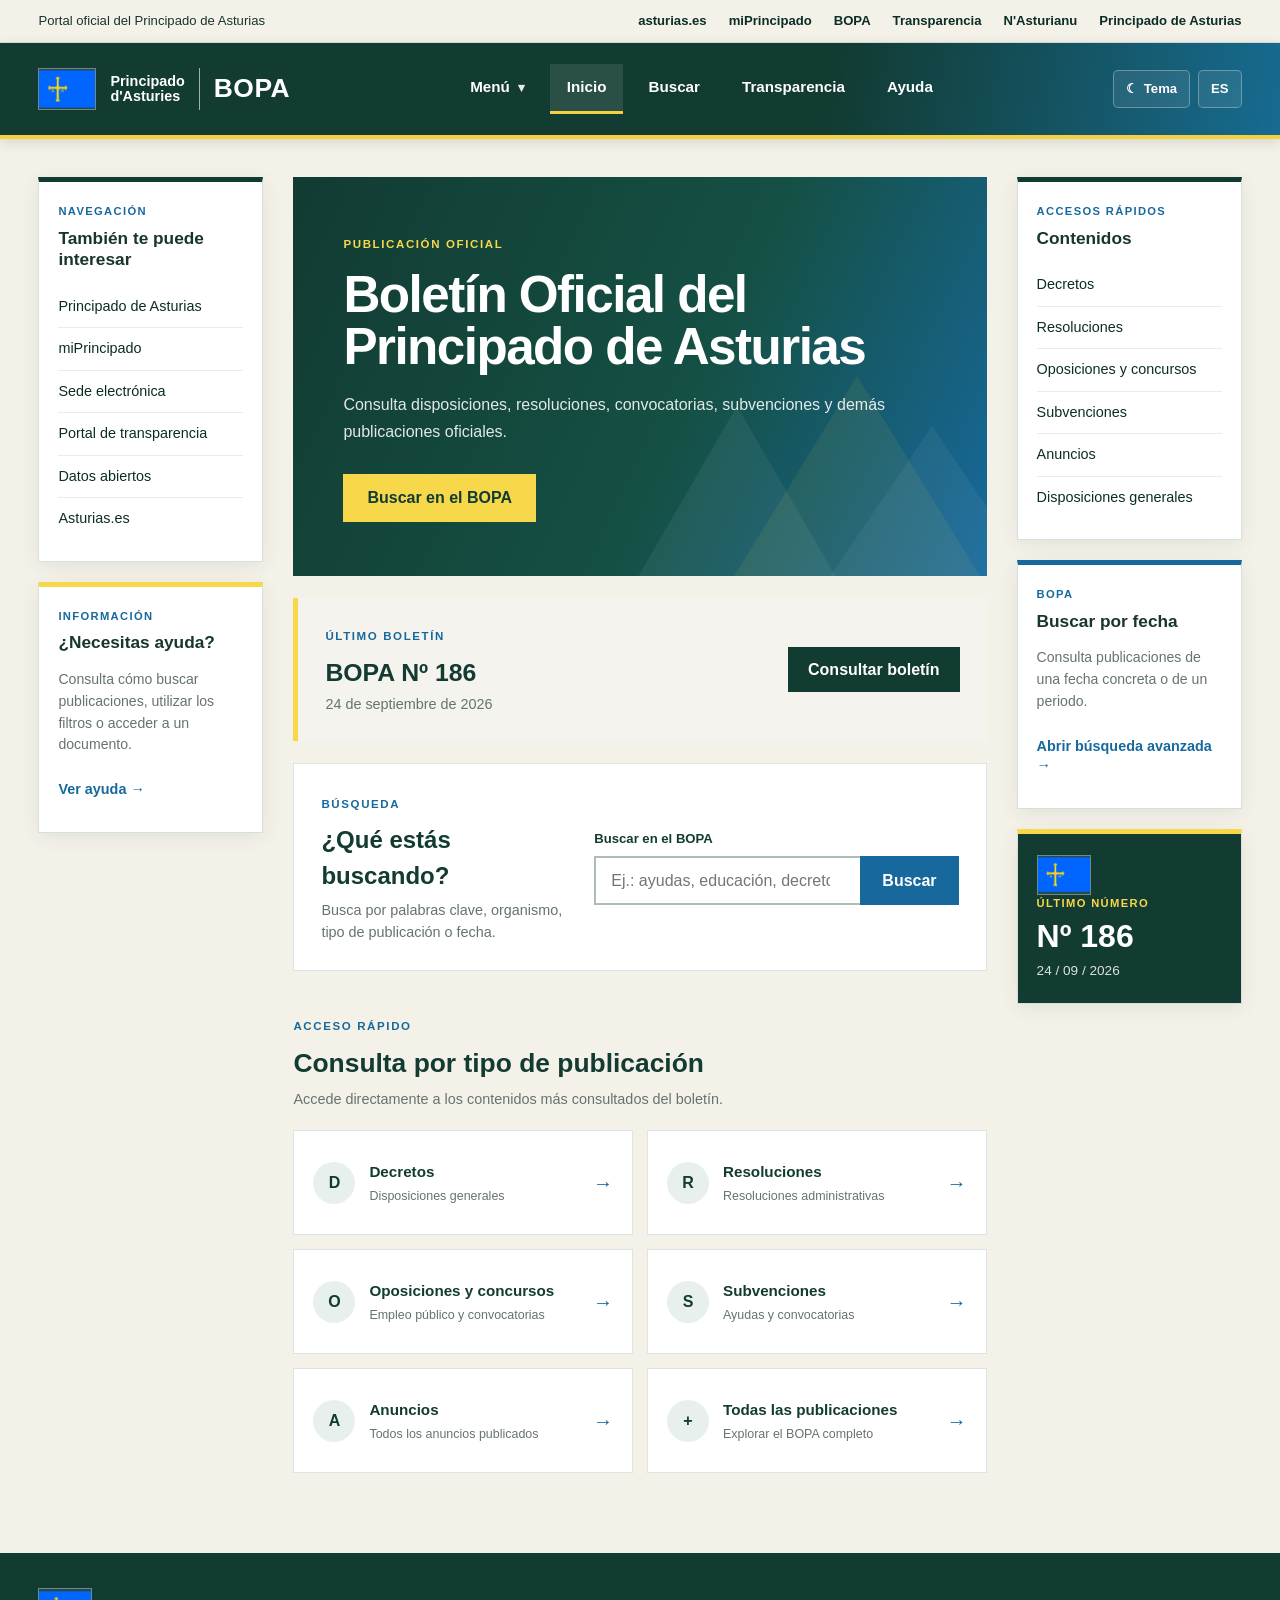
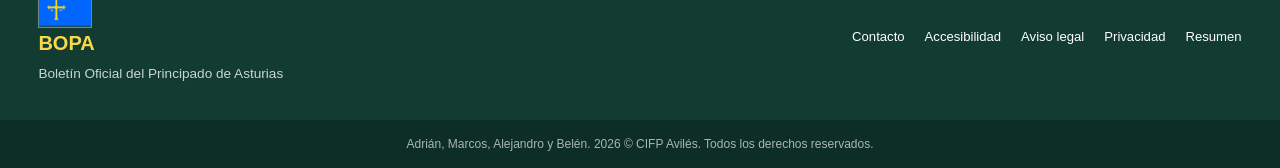
==== commit d9c4b064: "Modificación de los archivos del BOPA Finalización del proyecto, en el apartado de resumen.html se p" ====
--- a/BOPA/index.html
+++ b/BOPA/index.html
@@ -7,96 +7,106 @@
     <title>BOPA | Boletín Oficial del Principado de Asturias</title>
 
     <link rel="stylesheet" href="css/estilos.css">
+    <link rel="icon" href="./imagenes/escudo-as.png" type="image/png">
 </head>
 
 <body>
+    <a class="skip-link" href="#contenido-principal">Saltar al contenido principal</a>
 
     <!-- =========================================
          CABECERA
     ========================================== -->
 
     <header class="cabecera">
-
         <div class="barra-superior">
-
             <div class="barra-superior-contenido">
-
-                <span>
-                    Portal oficial del Principado de Asturias
-                </span>
-
-                <nav class="enlaces-superiores">
-
-                    <a href="#">asturias.es</a>
-                    <a href="#">miPrincipado</a>
-                    <a href="#">Sede electrónica</a>
-
+                <span>Portal oficial del Principado de Asturias</span>
+
+                <nav class="enlaces-superiores" aria-label="Enlaces institucionales">
+                    <a href="https://www.asturias.es/" target="_blank" rel="noopener noreferrer">asturias.es</a>
+                    <a href="https://miprincipado.asturias.es/" target="_blank" rel="noopener noreferrer">miPrincipado</a>
+                    <a href="index.html" target="_blank" rel="noopener noreferrer">BOPA</a>
+                    <a href="transparencia.html" target="_blank" rel="noopener noreferrer">Transparencia</a>
+                    <a href="https://www.asturias.es/" target="_blank" rel="noopener noreferrer">N'Asturianu</a>
+                    <a href="https://www.asturias.es/" target="_blank" rel="noopener noreferrer">Principado de Asturias</a>
                 </nav>
-
-            </div>
-
+            </div>
         </div>
 
-
         <div class="cabecera-principal">
-
             <div class="cabecera-contenido">
-
-                <a href="index.html" class="marca">
-
-                    <div class="escudo">
-                        ✦
+                <a href="index.html" class="marca" aria-label="Inicio BOPA">
+                    <div class="marca-asturias">
+                        <img src="./imagenes/bandera-as.png" alt="Asturias">
                     </div>
 
                     <div class="marca-texto">
-
-                        <span class="marca-principado">
-                            Principado
-                            <br>
-                            d'Asturies
-                        </span>
-
+                        <span class="marca-principado">Principado<br>d'Asturies</span>
                         <span class="separador"></span>
-
-                        <span class="marca-bopa">
-                            BOPA
-                        </span>
-
+                        <span class="marca-bopa">BOPA</span>
                     </div>
-
-                </a>
-
-
-                <nav class="navegacion">
-
-                    <a href="index.html" class="activo">
-                        Inicio
-                    </a>
-
-                    <a href="buscador.html">
-                        Buscar
-                    </a>
-
-                    <a href="#">
-                        Ayuda
-                    </a>
-
+                </a>
+
+                <nav class="navegacion" aria-label="Navegación principal">
+                    <details class="menu-desplegable">
+                        <summary>Menú</summary>
+                        <div class="mega-menu" role="menu" aria-label="Menú de temas de Asturias">
+                            <div class="mega-grid">
+                                <div class="mega-col">
+                                    <h3>Temas</h3>
+                                    <a href="buscador.html">Administración pública</a>
+                                    <a href="buscador.html">Acción social e igualdad</a>
+                                    <a href="buscador.html">Agricultura y gestión forestal</a>
+                                    <a href="buscador.html">Comercio y consumo</a>
+                                    <a href="buscador.html">Cultura</a>
+                                    <a href="buscador.html">Educación y deporte</a>
+                                </div>
+                                <div class="mega-col">
+                                    <h3>Gobierno</h3>
+                                    <a href="buscador.html">Agenda de actos del Gobierno</a>
+                                    <a href="buscador.html">Equipo de Gobierno</a>
+                                    <a href="buscador.html">Acuerdos del Consejo de Gobierno</a>
+                                    <a href="buscador.html">Altos cargos</a>
+                                    <a href="buscador.html">Consejerías</a>
+                                    <a href="buscador.html">Actualidad</a>
+                                </div>
+                                <div class="mega-col">
+                                    <h3>Actualidad</h3>
+                                    <a href="buscador.html">Noticias</a>
+                                    <a href="buscador.html">Agenda 2030</a>
+                                    <a href="buscador.html">Fondos FEDER</a>
+                                    <a href="buscador.html">Portal de transparencia</a>
+                                    <a href="buscador.html">Asturias Participa</a>
+                                    <a href="buscador.html">Estadísticas de Asturias</a>
+                                </div>
+                            </div>
+                        </div>
+                    </details>
+                    <a href="index.html" class="activo">Inicio</a>
+                    <a href="buscador.html">Buscar</a>
+                    <a href="transparencia.html">Transparencia</a>
+                    <a href="ayuda.html">Ayuda</a>
                 </nav>
 
-            </div>
-
+                <div class="opciones-pagina" aria-label="Opciones de visualización">
+                    <button type="button" id="boton-tema" class="boton-opcion" aria-label="Cambiar tema" title="Cambiar tema">
+                        <span aria-hidden="true">☾</span>
+                        <span>Tema</span>
+                    </button>
+
+                    <button type="button" id="boton-idioma" class="boton-opcion" aria-label="Cambiar idioma" title="Cambiar idioma">
+                        ES
+                    </button>
+                </div>
+            </div>
         </div>
-
     </header>
-
-
 
     <!-- =========================================
          CONTENIDO PRINCIPAL
     ========================================== -->
 
-    <main class="pagina-bopa">
-
+    <main class="pagina-bopa" id="contenido-principal">
 
         <!-- =====================================
              COLUMNA IZQUIERDA
@@ -114,33 +124,31 @@
                     También te puede interesar
                 </h2>
 
-
-                <a href="#">
+                <a href="https://www.asturias.es/" target="_blank" rel="noopener noreferrer">
                     Principado de Asturias
                 </a>
 
-                <a href="#">
+                <a href="https://www.asturias.es/" target="_blank" rel="noopener noreferrer">
                     miPrincipado
                 </a>
 
-                <a href="#">
+                <a href="https://sede.asturias.es/" target="_blank" rel="noopener noreferrer">
                     Sede electrónica
                 </a>
 
-                <a href="#">
+                <a href="transparencia.html">
                     Portal de transparencia
                 </a>
 
-                <a href="#">
+                <a href="index.html">
                     Datos abiertos
                 </a>
 
-                <a href="#">
+                <a href="https://www.asturias.es/" target="_blank" rel="noopener noreferrer">
                     Asturias.es
                 </a>
 
             </div>
-
 
             <div class="bloque-lateral bloque-ayuda">
 
@@ -157,22 +165,19 @@
                     utilizar los filtros o acceder a un documento.
                 </p>
 
-                <a href="#" class="enlace-destacado">
+                <a href="ayuda.html" class="enlace-destacado">
                     Ver ayuda →
                 </a>
 
             </div>
 
         </aside>
-
-
 
         <!-- =====================================
              CONTENIDO CENTRAL
         ====================================== -->
 
         <section class="contenido-principal">
-
 
             <!-- HERO -->
 
@@ -201,7 +206,6 @@
 
                 </div>
 
-
                 <div class="decoracion-hero">
 
                     <div class="montana montana-1"></div>
@@ -212,8 +216,6 @@
 
             </section>
 
-
-
             <!-- ÚLTIMO BOLETÍN -->
 
             <section class="ultimo-bulletin">
@@ -234,14 +236,11 @@
 
                 </div>
 
-
                 <a href="buscador.html" class="boton-secundario">
                     Consultar boletín
                 </a>
 
             </section>
-
-
 
             <!-- BUSCADOR DESTACADO -->
 
@@ -263,7 +262,6 @@
                     </p>
 
                 </div>
-
 
                 <form class="buscador-formulario"
                       action="buscador.html"
@@ -293,8 +291,6 @@
 
             </section>
 
-
-
             <!-- ACCESOS POR TIPO -->
 
             <section class="accesos-centro">
@@ -316,9 +312,7 @@
 
                 </div>
 
-
                 <div class="tarjetas-acceso">
-
 
                     <a href="buscador.html?tipo=decreto"
                        class="tarjeta-acceso">
@@ -343,8 +337,6 @@
 
                     </a>
 
-
-
                     <a href="buscador.html?tipo=resolucion"
                        class="tarjeta-acceso">
 
@@ -368,8 +360,6 @@
 
                     </a>
 
-
-
                     <a href="buscador.html?tipo=oposiciones"
                        class="tarjeta-acceso">
 
@@ -393,8 +383,6 @@
 
                     </a>
 
-
-
                     <a href="buscador.html?tipo=subvenciones"
                        class="tarjeta-acceso">
 
@@ -418,8 +406,6 @@
 
                     </a>
 
-
-
                     <a href="buscador.html"
                        class="tarjeta-acceso">
 
@@ -443,8 +429,6 @@
 
                     </a>
 
-
-
                     <a href="buscador.html"
                        class="tarjeta-acceso">
 
@@ -474,15 +458,12 @@
 
         </section>
 
-
-
         <!-- =====================================
              COLUMNA DERECHA
         ====================================== -->
 
         <aside class="columna-lateral derecha">
 
-
             <div class="bloque-lateral">
 
                 <span class="titulo-lateral">
@@ -493,7 +474,6 @@
                     Contenidos
                 </h2>
 
-
                 <a href="buscador.html?tipo=decreto">
                     Decretos
                 </a>
@@ -519,7 +499,6 @@
                 </a>
 
             </div>
-
 
             <div class="bloque-lateral bloque-destacado">
 
@@ -542,8 +521,11 @@
 
             </div>
 
-
             <div class="bloque-lateral numero-bopa">
+
+                <div class="mini-bandera">
+                    <img src="./imagenes/bandera-as.png" alt="Asturias">
+                </div>
 
                 <span class="titulo-lateral">
                     ÚLTIMO NÚMERO
@@ -561,10 +543,7 @@
 
         </aside>
 
-
     </main>
-
-
 
     <!-- =========================================
          PIE DE PÁGINA
@@ -576,40 +555,48 @@
 
             <div class="pie-marca">
 
-                <strong>
-                    BOPA
-                </strong>
-
-                <span>
-                    Boletín Oficial del Principado de Asturias
-                </span>
-
-            </div>
-
+                <div class="pie-bandera">
+                    <img src="./imagenes/bandera-as.png" alt="Asturias">
+                </div>
+
+                <div>
+                    <strong>
+                        BOPA
+                    </strong>
+
+                    <span>
+                        Boletín Oficial del Principado de Asturias
+                    </span>
+                </div>
+
+            </div>
 
             <div class="pie-enlaces">
 
-                <a href="#">
+                <a href="ayuda.html">
                     Contacto
                 </a>
 
-                <a href="#">
+                <a href="ayuda.html">
                     Accesibilidad
                 </a>
 
-                <a href="#">
+                <a href="transparencia.html">
                     Aviso legal
                 </a>
 
-                <a href="#">
+                <a href="transparencia.html">
                     Privacidad
                 </a>
 
+                <a href="../resumen.html">
+                    Resumen
+                </a>
+
             </div>
 
         </div>
 
-
         <div class="pie-final">
 
             Adrián, Marcos, Alejandro y Belén. 2026 &copy; CIFP Avilés. Todos los derechos reservados.
@@ -618,6 +605,38 @@
 
     </footer>
 
-
+    <script>
+        const body = document.body;
+        const botonTema = document.getElementById('boton-tema');
+        const botonIdioma = document.getElementById('boton-idioma');
+
+        document.addEventListener('click', function (event) {
+            const link = event.target.closest('a[href]');
+            if (!link) {
+                return;
+            }
+
+            const href = link.getAttribute('href');
+            if (!href || href.startsWith('#') || href.startsWith('http') || href.startsWith('mailto:') || href.startsWith('tel:')) {
+                return;
+            }
+
+            event.preventDefault();
+            window.location.href = 'cargar.html?next=' + encodeURIComponent(href);
+        });
+
+        botonTema.addEventListener('click', function () {
+            body.classList.toggle('tema-oscuro');
+            const oscuro = body.classList.contains('tema-oscuro');
+            botonTema.innerHTML = oscuro
+                ? '<span aria-hidden="true">☀</span><span>Tema</span>'
+                : '<span aria-hidden="true">☾</span><span>Tema</span>';
+        });
+
+        botonIdioma.addEventListener('click', function () {
+            const actual = botonIdioma.textContent.trim();
+            botonIdioma.textContent = actual === 'ES' ? 'AST' : 'ES';
+        });
+    </script>
 </body>
-</html>+</html>
--- a/BOPA/css/estilos.css
+++ b/BOPA/css/estilos.css
@@ -13,15 +13,89 @@
     scroll-behavior: smooth;
 }
 
+:root {
+    --verde-asturias: #123b32;
+    --verde-oscuro: #0c2d26;
+    --verde-medio: #1b5145;
+
+    --azul-cantabrico: #176b91;
+    --azul-oscuro: #11516f;
+    --azul-claro: #e7f1f5;
+
+    --amarillo-asturias: #f4d03f;
+    --amarillo-claro: #fff5bd;
+
+    --crema: #f4f1e8;
+    --crema-oscuro: #e9e4d7;
+    --blanco: #ffffff;
+
+    --texto: #18352f;
+    --texto-secundario: #5f6e69;
+    --texto-claro: #dce8e4;
+
+    --borde: #d6dfdb;
+    --borde-suave: #e7ece9;
+
+    --fondo: #f4f1e8;
+    --fondo-tarjeta: #ffffff;
+    --sombra: 0 4px 18px rgba(18, 59, 50, 0.08);
+}
+
 body {
     font-family: Arial, Helvetica, sans-serif;
-    background: #f3f5f4;
-    color: #172522;
+    background: var(--fondo);
+    color: var(--texto);
     line-height: 1.5;
 }
 
+.sr-only {
+    position: absolute;
+    width: 1px;
+    height: 1px;
+    padding: 0;
+    margin: -1px;
+    overflow: hidden;
+    clip: rect(0, 0, 0, 0);
+    white-space: nowrap;
+    border: 0;
+}
+
+.skip-link {
+    position: absolute;
+    top: -48px;
+    left: 16px;
+    z-index: 1200;
+    background: var(--verde-oscuro);
+    color: var(--blanco);
+    padding: 10px 16px;
+    border-radius: 0 0 8px 8px;
+    font-weight: 700;
+    text-decoration: none;
+    transition: top 0.2s ease;
+}
+
+.skip-link:focus,
+.skip-link:focus-visible {
+    top: 0;
+}
+
+body.tema-oscuro {
+    --fondo: #101c19;
+    --fondo-tarjeta: #172a25;
+    --texto: #edf5f2;
+    --texto-secundario: #b8c9c3;
+    --texto-claro: #e5efec;
+    --borde: #2b4640;
+    --borde-suave: #253c37;
+    --crema: #101c19;
+    --crema-oscuro: #172a25;
+    --azul-claro: #193946;
+    background: var(--fondo);
+    color: var(--texto);
+}
+
 a {
-    color: inherit;
+    color: var(--verde-oscuro);
 }
 
 button,
@@ -29,33 +103,44 @@
     font: inherit;
 }
 
-
-
-/* =========================================
-   COLORES
-========================================= */
-
-/*
-   Verde institucional:
-   #123b32
-
-   Azul asturiano:
-   #17699d
-
-   Azul oscuro:
-   #0d4668
-
-   Amarillo:
-   #f6d84a
-
-   Crema:
-   #f5f3ed
-
-   Gris:
-   #66736f
-*/
-
-
+button:focus-visible,
+input:focus-visible,
+a:focus-visible,
+select:focus-visible,
+textarea:focus-visible {
+    outline: 3px solid rgba(18, 107, 145, 0.7);
+    outline-offset: 3px;
+    box-shadow: 0 0 0 4px rgba(18, 107, 145, 0.12);
+}
+
+.boton-principal:hover,
+.boton-secundario:hover,
+.boton-opcion:hover,
+.navegacion a:hover,
+.enlaces-superiores a:hover,
+.pie-enlaces a:hover,
+.bloque-lateral a:hover,
+.enlace-destacado:hover {
+    opacity: 0.95;
+    transform: translateY(-1px);
+}
+
+input[type="search"],
+input[type="text"],
+input[type="number"],
+select,
+textarea {
+    transition: border-color 0.2s ease, box-shadow 0.2s ease;
+}
+
+input[type="search"]:focus,
+input[type="text"]:focus,
+input[type="number"]:focus,
+select:focus,
+textarea:focus {
+    border-color: var(--azul-cantabrico);
+    box-shadow: 0 0 0 4px rgba(23, 107, 145, 0.12);
+}
 
 /* =========================================
    CABECERA
@@ -64,30 +149,29 @@
 .cabecera {
     width: 100%;
     background: white;
-}
-
+    position: sticky;
+    top: 0;
+    z-index: 100;
+}
 
 /* Barra superior */
 
 .barra-superior {
-    background: #f5f3ed;
-    border-bottom: 1px solid #e2e5e3;
+    background: var(--crema);
+    border-bottom: 1px solid var(--borde);
+    color: var(--texto);
 }
 
 .barra-superior-contenido {
     width: min(1500px, 94%);
     margin: 0 auto;
-
     min-height: 42px;
-
     display: flex;
     align-items: center;
     justify-content: space-between;
-
     gap: 20px;
-
     font-size: 0.82rem;
-    color: #42504c;
+    color: var(--texto);
 }
 
 .enlaces-superiores {
@@ -99,31 +183,30 @@
 .enlaces-superiores a {
     text-decoration: none;
     font-weight: 600;
+    color: var(--verde-oscuro);
 }
 
 .enlaces-superiores a:hover {
     text-decoration: underline;
-}
-
-
+    color: var(--azul-cantabrico);
+}
 
 /* Cabecera principal */
 
 .cabecera-principal {
-    background: #17699d;
+    background: linear-gradient(100deg, var(--verde-asturias) 0%, var(--verde-asturias) 65%, var(--azul-cantabrico) 100%);
     color: white;
+    border-bottom: 4px solid var(--amarillo-asturias);
+    box-shadow: 0 3px 12px rgba(0, 0, 0, 0.12);
 }
 
 .cabecera-contenido {
     width: min(1500px, 94%);
     min-height: 92px;
-
     margin: 0 auto;
-
     display: flex;
     align-items: center;
     justify-content: space-between;
-
     gap: 30px;
 }
 
@@ -133,40 +216,66 @@
 .marca {
     display: flex;
     align-items: center;
-    gap: 15px;
-
+    gap: 14px;
     color: white;
     text-decoration: none;
 }
 
-.escudo {
-    width: 48px;
-    height: 48px;
-
-    border: 2px solid white;
-
+.marca-asturias {
+    width: 58px;
+    height: 42px;
     display: flex;
     align-items: center;
     justify-content: center;
-
-    font-size: 1.5rem;
+    overflow: hidden;
+    border: 1px solid rgba(255, 255, 255, 0.35);
+    background: rgba(255, 255, 255, 0.08);
+    flex-shrink: 0;
+}
+
+.marca-asturias img {
+    width: 100%;
+    height: 100%;
+    object-fit: cover;
+    display: block;
+}
+
+.mini-bandera,
+.pie-bandera {
+    width: 54px;
+    height: 40px;
+    overflow: hidden;
+    border: 1px solid rgba(255, 255, 255, 0.35);
+    background: rgba(255, 255, 255, 0.08);
+    display: flex;
+    align-items: center;
+    justify-content: center;
+    flex-shrink: 0;
+}
+
+.mini-bandera img,
+.pie-bandera img {
+    width: 100%;
+    height: 100%;
+    object-fit: cover;
+    display: block;
 }
 
 .marca-texto {
     display: flex;
     align-items: center;
-    gap: 16px;
+    gap: 14px;
 }
 
 .marca-principado {
-    font-size: 0.95rem;
+    font-size: 0.9rem;
     line-height: 1.05;
     font-weight: 700;
 }
 
 .separador {
     width: 1px;
-    height: 35px;
+    height: 42px;
     background: rgba(255, 255, 255, 0.6);
 }
 
@@ -185,27 +294,141 @@
     gap: 8px;
 }
 
-.navegacion a {
+.menu-desplegable {
+    position: relative;
+    display: inline-block;
+}
+
+.menu-desplegable summary {
+    list-style: none;
     color: white;
     text-decoration: none;
-
     padding: 12px 17px;
-
+    font-size: 0.95rem;
+    font-weight: 700;
+    border-bottom: 3px solid transparent;
+    cursor: pointer;
+    transition: 0.2s ease;
+    display: inline-flex;
+    align-items: center;
+    gap: 8px;
+    background: transparent;
+}
+
+.menu-desplegable summary::-webkit-details-marker {
+    display: none;
+}
+
+.menu-desplegable summary::after {
+    content: "▾";
+    font-size: 0.8rem;
+    opacity: 0.9;
+}
+
+.menu-desplegable[open] summary,
+.menu-desplegable summary:hover {
+    background: rgba(255, 255, 255, 0.08);
+    border-bottom-color: var(--amarillo-asturias);
+}
+
+.mega-menu {
+    position: absolute;
+    left: 0;
+    top: calc(100% + 12px);
+    width: min(760px, 82vw);
+    background: rgba(255, 255, 255, 0.98);
+    color: var(--texto);
+    border-radius: 14px;
+    box-shadow: 0 18px 40px rgba(15, 30, 26, 0.18);
+    border: 1px solid var(--borde);
+    padding: 18px 20px;
+    z-index: 200;
+}
+
+.mega-grid {
+    display: grid;
+    grid-template-columns: repeat(3, minmax(180px, 1fr));
+    gap: 18px;
+}
+
+.mega-col {
+    display: flex;
+    flex-direction: column;
+    gap: 10px;
+}
+
+.mega-col h3 {
+    font-size: 0.82rem;
+    letter-spacing: 0.08em;
+    text-transform: uppercase;
+    color: var(--verde-medio);
+    margin-bottom: 6px;
+}
+
+.mega-col a {
+    color: var(--texto);
+    text-decoration: none;
+    font-size: 0.92rem;
+    line-height: 1.4;
+    padding: 4px 0;
+    border-bottom: 1px solid transparent;
+}
+
+.mega-col a:hover,
+.mega-col a:focus-visible {
+    color: var(--azul-cantabrico);
+    border-bottom-color: rgba(23, 107, 145, 0.45);
+}
+
+.navegacion > a {
+    color: white;
+    text-decoration: none;
+    padding: 12px 17px;
     font-size: 0.95rem;
     font-weight: 600;
-
     border-bottom: 3px solid transparent;
-
     transition: 0.2s ease;
 }
 
-.navegacion a:hover,
-.navegacion a.activo {
+.navegacion > a:hover,
+.navegacion > a.activo {
     background: rgba(255, 255, 255, 0.1);
-    border-bottom-color: #f6d84a;
-}
-
-
+    border-bottom-color: var(--amarillo-asturias);
+}
+
+.opciones-pagina {
+    display: flex;
+    align-items: center;
+    gap: 8px;
+}
+
+.boton-opcion {
+    display: inline-flex;
+    align-items: center;
+    justify-content: center;
+    gap: 6px;
+    min-height: 38px;
+    padding: 8px 12px;
+    border: 1px solid rgba(255, 255, 255, 0.3);
+    border-radius: 5px;
+    background: rgba(255, 255, 255, 0.08);
+    color: white;
+    font-size: 0.82rem;
+    font-weight: 700;
+    cursor: pointer;
+    transition: background 0.2s ease, border-color 0.2s ease, color 0.2s ease;
+}
+
+.boton-opcion:hover {
+    background: var(--amarillo-asturias);
+    border-color: var(--amarillo-asturias);
+    color: var(--verde-asturias);
+}
+
+body.tema-oscuro .boton-opcion {
+    border-color: rgba(255, 255, 255, 0.15);
+    background: rgba(255, 255, 255, 0.06);
+}
 
 /* =========================================
    ESTRUCTURA DE TRES COLUMNAS
@@ -246,15 +469,16 @@
 
 
 .bloque-lateral {
-    background: white;
-
-    border: 1px solid #dde4e1;
-    border-top: 5px solid #123b32;
-
+    background: var(--fondo-tarjeta);
+    border: 1px solid var(--borde);
+    border-top: 5px solid var(--verde-asturias);
     padding: 21px 19px;
-
-    box-shadow:
-        0 7px 22px rgba(18, 59, 50, 0.05);
+    box-shadow: var(--sombra);
+}
+
+body.tema-oscuro .bloque-lateral {
+    background: var(--fondo-tarjeta);
+    border-color: var(--borde);
 }
 
 
@@ -273,29 +497,25 @@
 
 
 .bloque-lateral h2 {
-    color: #123b32;
-
+    color: var(--texto);
     font-size: 1.08rem;
     line-height: 1.25;
-
     margin-bottom: 15px;
+}
+
+body.tema-oscuro .bloque-lateral h2 {
+    color: var(--texto);
 }
 
 
 .bloque-lateral a {
     display: block;
-
     padding: 11px 0;
-
-    color: #24443c;
-
-    border-bottom: 1px solid #e6ebe9;
-
+    color: var(--verde-oscuro);
+    border-bottom: 1px solid var(--borde-suave);
     text-decoration: none;
-
     font-size: 0.9rem;
     line-height: 1.35;
-
     transition: 0.2s ease;
 }
 
@@ -1695,6 +1915,7 @@
     background: white;
 
     border: 1px solid #dde4e1;
+    border-left: 4px solid #f4d03f;
 
     padding: 20px 22px;
 
@@ -1706,11 +1927,23 @@
 
 .resultado:hover {
     border-color: #17699d;
+    border-left-color: #17699d;
 
     box-shadow:
         0 8px 22px rgba(18, 59, 50, 0.07);
 }
 
+body.tema-oscuro .resultado {
+    background: var(--fondo-tarjeta);
+    border-color: var(--borde);
+    border-left-color: var(--amarillo-asturias);
+}
+
+body.tema-oscuro .resultado:hover {
+    border-color: var(--azul-cantabrico);
+    border-left-color: var(--azul-cantabrico);
+}
+
 .resultado-superior {
     display: flex;
 
@@ -1753,6 +1986,11 @@
     letter-spacing: 0.05em;
 }
 
+body.tema-oscuro .etiqueta-resultado {
+    background: rgba(23, 107, 145, 0.15);
+    color: var(--texto);
+}
+
 .fecha-resultado {
     color: #7a8883;
 
@@ -1769,6 +2007,10 @@
     margin-bottom: 8px;
 }
 
+body.tema-oscuro .resultado h2 {
+    color: var(--texto);
+}
+
 .resultado h2 mark {
     background: #fff0a6;
 
@@ -1787,6 +2029,10 @@
     margin-bottom: 13px;
 }
 
+body.tema-oscuro .resultado-descripcion {
+    color: var(--texto-secundario);
+}
+
 .resultado-descripcion mark {
     background: #fff0a6;
 
@@ -1849,6 +2095,12 @@
     cursor: pointer;
 }
 
+body.tema-oscuro .boton-preview {
+    background: transparent;
+    border-color: var(--borde);
+    color: var(--texto);
+}
+
 .boton-preview:hover {
     background: #f0f5f3;
 }
@@ -1877,6 +2129,113 @@
 
 .boton-documento:hover {
     background: #17699d;
+}
+
+
+/* =========================================
+   DETALLE DE DOCUMENTO
+========================================= */
+
+.pagina-documento {
+    padding: 30px 0 45px;
+}
+
+.detalle-documento {
+    background: white;
+    border: 1px solid #dde4e1;
+    box-shadow: 0 2px 12px rgba(8, 44, 36, 0.05);
+    padding: 28px 30px 20px;
+}
+
+.cabecera-detalle {
+    margin-bottom: 22px;
+    border-bottom: 1px solid #edf0ef;
+    padding-bottom: 18px;
+}
+
+.cabecera-detalle h1 {
+    margin: 12px 0 10px;
+    color: #123b32;
+    font-size: clamp(1.5rem, 2vw, 2.2rem);
+    line-height: 1.2;
+}
+
+.detalle-meta {
+    display: flex;
+    flex-wrap: wrap;
+    gap: 12px;
+    color: #53615d;
+    font-size: 0.82rem;
+    font-weight: 700;
+}
+
+.detalle-cuerpo {
+    display: grid;
+    gap: 24px;
+}
+
+.detalle-cuerpo p {
+    margin: 0;
+    color: #4e5a56;
+    line-height: 1.7;
+    font-size: 1rem;
+}
+
+.detalle-grid {
+    display: grid;
+    grid-template-columns: repeat(2, minmax(180px, 1fr));
+    gap: 16px;
+    padding-top: 10px;
+    border-top: 1px solid #edf0ef;
+}
+
+.detalle-grid div {
+    background: #f3f7f6;
+    border: 1px solid #e3eae8;
+    padding: 14px 16px;
+}
+
+.detalle-grid span {
+    display: block;
+    margin-bottom: 4px;
+    color: #60716d;
+    font-size: 0.74rem;
+    text-transform: uppercase;
+    letter-spacing: 0.04em;
+}
+
+.detalle-grid strong {
+    color: #123b32;
+    font-size: 0.97rem;
+}
+
+.detalle-acciones {
+    display: flex;
+    flex-wrap: wrap;
+    gap: 12px;
+    margin-top: 8px;
+}
+
+body.tema-oscuro .detalle-documento,
+body.tema-oscuro .detalle-grid div {
+    background: #1d2a2e;
+    border-color: var(--borde);
+}
+
+body.tema-oscuro .cabecera-detalle h1,
+body.tema-oscuro .detalle-grid strong,
+body.tema-oscuro .detalle-cuerpo p {
+    color: var(--texto);
+}
+
+@media (max-width: 700px) {
+    .detalle-grid {
+        grid-template-columns: 1fr;
+    }
+
+    .detalle-documento {
+        padding: 20px 18px 18px;
+    }
 }
 
 
@@ -2242,6 +2601,151 @@
 
 .pagina-ayuda {
     align-items: start;
+}
+
+.cabecera-pagina {
+    background: var(--fondo-tarjeta);
+    border: 1px solid var(--borde);
+    border-top: 5px solid var(--verde-asturias);
+    box-shadow: var(--sombra);
+    padding: 28px 26px 24px;
+    margin-bottom: 22px;
+}
+
+.cabecera-pagina h1 {
+    color: var(--texto);
+    font-size: clamp(2rem, 3vw, 3rem);
+    line-height: 1.1;
+    letter-spacing: -0.03em;
+    margin: 12px 0 10px;
+}
+
+.cabecera-pagina p {
+    color: var(--texto-secundario);
+    font-size: 0.96rem;
+    line-height: 1.6;
+}
+
+.bloque-contenido {
+    background: var(--fondo-tarjeta);
+    border: 1px solid var(--borde);
+    box-shadow: var(--sombra);
+    padding: 24px 26px;
+    margin-bottom: 22px;
+}
+
+.bloque-contenido h2 {
+    color: var(--texto);
+    font-size: 1.45rem;
+    margin: 0 0 14px;
+    line-height: 1.25;
+}
+
+.bloque-contenido p {
+    color: var(--texto-secundario);
+    font-size: 0.93rem;
+    line-height: 1.7;
+    margin-bottom: 12px;
+}
+
+.lista-enlaces {
+    display: flex;
+    flex-direction: column;
+    gap: 10px;
+}
+
+.lista-enlaces a {
+    display: block;
+    color: var(--texto);
+    text-decoration: none;
+    padding: 10px 0;
+    border-bottom: 1px solid var(--borde-suave);
+    font-size: 0.92rem;
+    line-height: 1.5;
+}
+
+.lista-enlaces a:last-child {
+    border-bottom: none;
+}
+
+.lista-enlaces a:hover {
+    color: var(--azul-cantabrico);
+}
+
+.rejilla-tarjetas {
+    display: grid;
+    grid-template-columns: repeat(2, minmax(0, 1fr));
+    gap: 14px;
+}
+
+.tarjeta-transparencia {
+    display: flex;
+    flex-direction: column;
+    gap: 12px;
+    min-height: 100%;
+    padding: 18px 18px 16px;
+    background: var(--fondo);
+    border: 1px solid var(--borde);
+    text-decoration: none;
+    transition: border-color 0.2s ease, transform 0.2s ease, box-shadow 0.2s ease;
+}
+
+.tarjeta-transparencia:hover {
+    border-color: var(--azul-cantabrico);
+    transform: translateY(-2px);
+    box-shadow: 0 8px 22px rgba(18, 59, 50, 0.07);
+}
+
+.tarjeta-transparencia h3 {
+    color: var(--texto);
+    font-size: 1.02rem;
+    line-height: 1.35;
+}
+
+.tarjeta-transparencia p {
+    color: var(--texto-secundario);
+    font-size: 0.8rem;
+    margin: 0;
+}
+
+.tarjeta-transparencia a,
+.tarjeta-transparencia span {
+    margin-top: auto;
+    color: var(--azul-cantabrico);
+    font-weight: 700;
+    font-size: 0.8rem;
+    text-decoration: none;
+}
+
+.bloque-lateral.consejo {
+    border-top: 5px solid var(--amarillo-asturias);
+}
+
+.bloque-lateral.consejo strong {
+    display: block;
+    margin-bottom: 8px;
+    color: var(--texto);
+    font-size: 1.05rem;
+    line-height: 1.35;
+}
+
+.bloque-lateral.consejo p {
+    color: var(--texto-secundario);
+    font-size: 0.86rem;
+    line-height: 1.6;
+    margin-bottom: 12px;
+}
+
+.bloque-lateral.consejo a {
+    color: var(--azul-cantabrico);
+    font-weight: 700;
+    border-bottom: none;
+}
+
+@media (max-width: 700px) {
+    .rejilla-tarjetas {
+        grid-template-columns: 1fr;
+    }
 }
 
 
